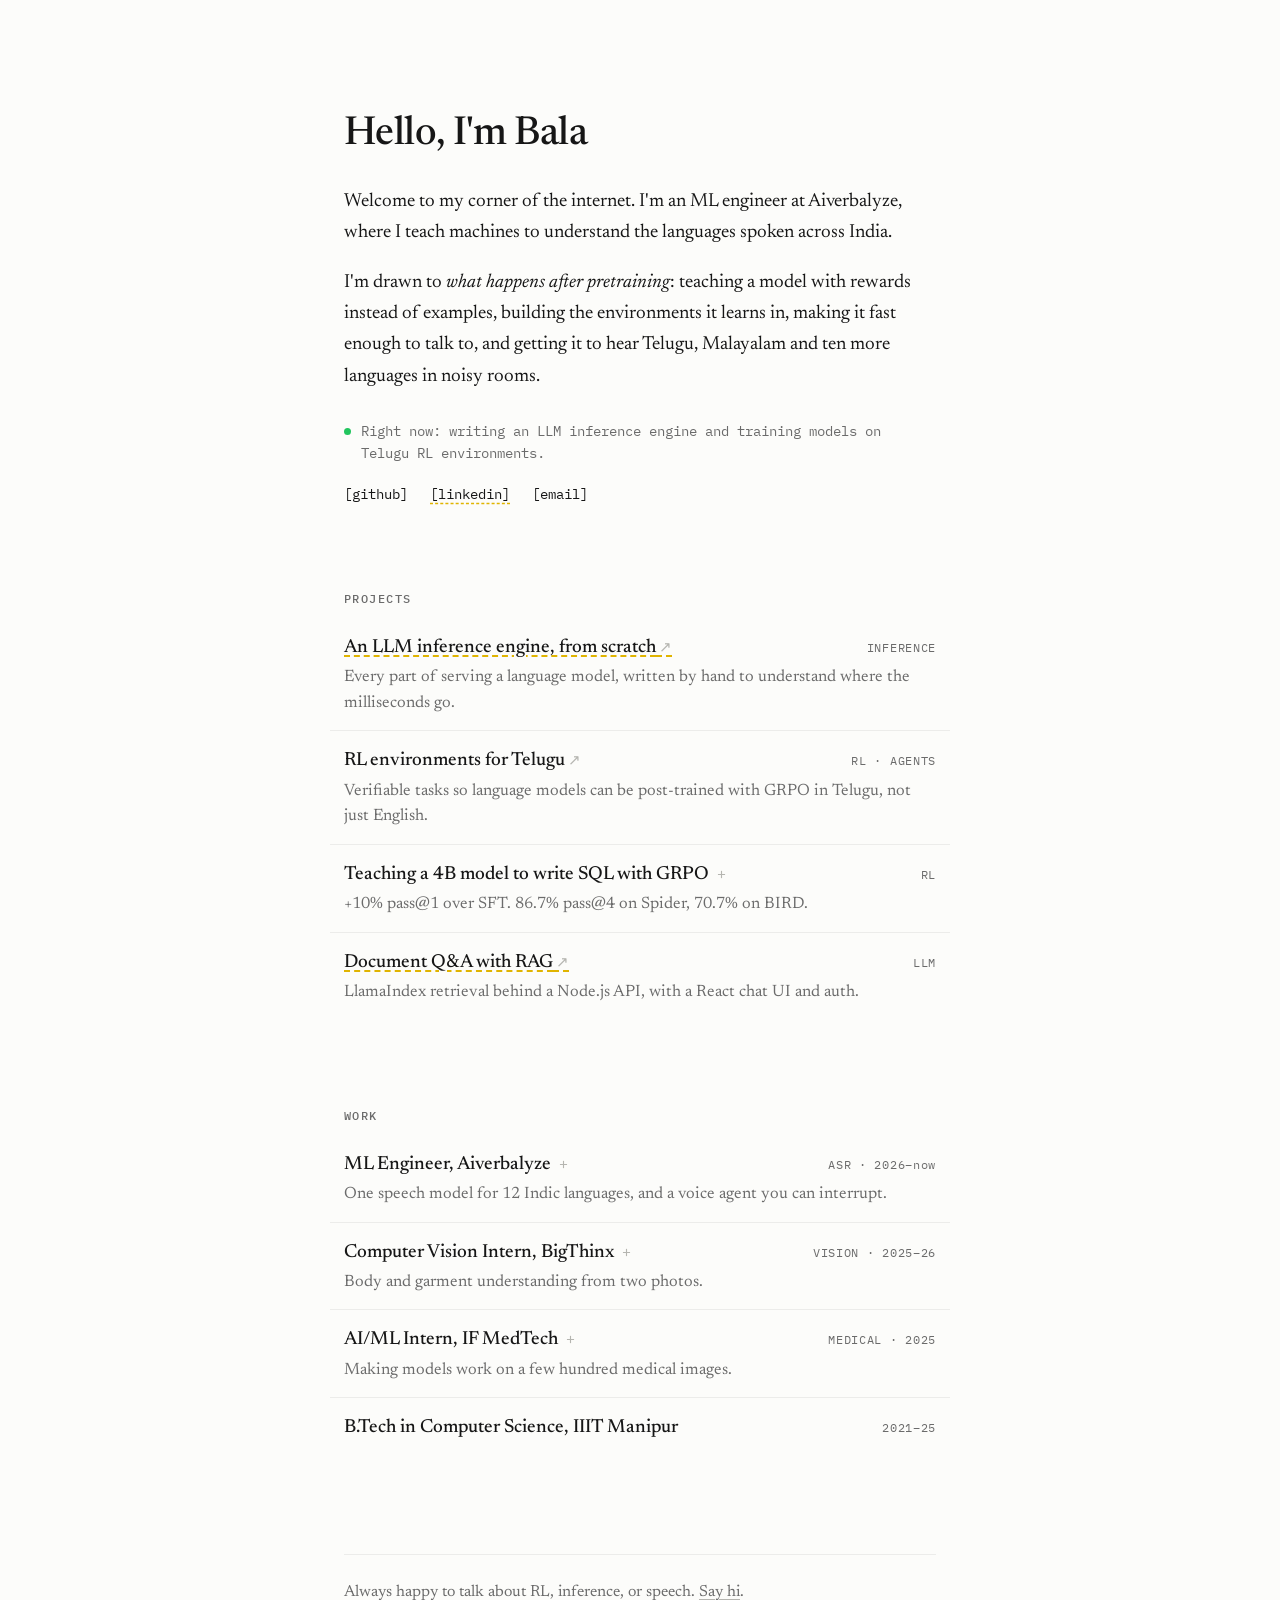
==== index.html @ ca895bd2 "Remove Telugu greeting Co-Authored-By: Claude Opus 5.5 (1M context) <noreply@anthropic.com> Claude-S" ====
<!doctype html>
<html lang="en">
<head>
  <meta charset="utf-8">
  <meta name="viewport" content="width=device-width, initial-scale=1">
  <title>Bala Vighnesh Reddy</title>
  <meta name="description" content="Hi, I'm Bala, an ML engineer into LLMs, RL post-training, agents, LLM inference and speech recognition.">
  <meta name="theme-color" content="#fcfcfa" media="(prefers-color-scheme: light)">
  <meta name="theme-color" content="#121212" media="(prefers-color-scheme: dark)">
  <link rel="icon" href="data:image/svg+xml,<svg xmlns='http://www.w3.org/2000/svg' viewBox='0 0 100 100'><text y='.9em' font-size='90'>🌱</text></svg>">
  <link rel="preconnect" href="https://fonts.googleapis.com">
  <link rel="preconnect" href="https://fonts.gstatic.com" crossorigin>
  <link href="https://fonts.googleapis.com/css2?family=IBM+Plex+Mono:wght@400;500&family=Newsreader:ital,opsz,wght@0,6..72,400;0,6..72,500;1,6..72,400&display=swap" rel="stylesheet">
  <link rel="stylesheet" href="style.css">
</head>
<body>
  <main>
    <header>
      <h1>Hello, I'm Bala</h1>

      <p>Welcome to my corner of the internet. I'm an ML engineer at Aiverbalyze, where I teach machines to understand the languages spoken across India.</p>

      <p>I'm drawn to <em>what happens after pretraining</em>: teaching a model with rewards instead of examples, building the environments it learns in, making it fast enough to talk to, and getting it to hear Telugu, Malayalam and ten more languages in noisy rooms.</p>

      <p class="now"><span class="dot" aria-hidden="true"></span>Right now: writing an LLM inference engine and training models on Telugu RL environments.</p>

      <p class="social">
        <a href="https://github.com/Makireddyvighnesh">[github]</a>
        <a href="#" class="todo">[linkedin]</a>
        <a href="mailto:makireddyvighnesh@gmail.com">[email]</a>
      </p>
    </header>

    <section>
      <h2>Projects</h2>

      <a class="row" href="#" data-todo>
        <span class="title">An LLM inference engine, from scratch</span>
        <span class="meta">INFERENCE</span>
        <span class="desc">Every part of serving a language model, written by hand to understand where the milliseconds go.</span>
      </a>

      <a class="row" href="https://github.com/Makireddyvighnesh/telugu-rl-envs">
        <span class="title">RL environments for Telugu</span>
        <span class="meta">RL · AGENTS</span>
        <span class="desc">Verifiable tasks so language models can be post-trained with GRPO in Telugu, not just English.</span>
      </a>

      <details class="row">
        <summary>
          <span class="title">Teaching a 4B model to write SQL with GRPO</span>
          <span class="meta">RL</span>
          <span class="desc">+10% pass@1 over SFT. 86.7% pass@4 on Spider, 70.7% on BIRD.</span>
        </summary>
        <div class="story">
          <p><b>Problem.</b> Fine-tuning on examples teaches a model to write SQL that <em>looks</em> right. But a query is only right if it runs and returns the right rows.</p>
          <p><b>Approach.</b> I generated reasoning traces with DeepSeek and kept the 9,000+ that checked out on Spider and BIRD. I fine-tuned Qwen3-4B on them with 4-bit QLoRA, then switched to GRPO with a reward that executes every candidate query against the database.</p>
          <p><b>Result.</b> RL on top of SFT improved pass@1 by 10%. The 4B model reaches 86.7% pass@4 on Spider dev and 70.7% on BIRD dev.</p>
          <p class="stack">Qwen3-4B · DeepSeek · QLoRA · GRPO · Tinker</p>
        </div>
      </details>

      <a class="row" href="#" data-todo>
        <span class="title">Document Q&amp;A with RAG</span>
        <span class="meta">LLM</span>
        <span class="desc">LlamaIndex retrieval behind a Node.js API, with a React chat UI and auth.</span>
      </a>
    </section>

    <section>
      <h2>Work</h2>

      <details class="row">
        <summary>
          <span class="title">ML Engineer, Aiverbalyze</span>
          <span class="meta">ASR · 2026–now</span>
          <span class="desc">One speech model for 12 Indic languages, and a voice agent you can interrupt.</span>
        </summary>
        <div class="story">
          <p><b>12 languages, one model.</b> I fine-tuned a FastConformer RNN-T model (Nemotron ASR 3.5) across 12 Indic languages, reaching 19.2% average OIWER, using synthetic domain data I generated and curated.</p>
          <p><b>The Malayalam bug.</b> Malayalam transcripts kept drifting into other languages mid-sentence. Error analysis traced it to cross-language confusion, and masked language-token conditioning kept the decoder in the right language. Malayalam improved by about 40%.</p>
          <p><b>Barge-in.</b> In our speech → LLM → speech pipeline, the agent now stops the moment you start talking, cancelling generation and playback. DeepFilterNet, Silero VAD and utterance segmentation let an offline ASR model keep up with live, noisy audio.</p>
        </div>
      </details>

      <details class="row">
        <summary>
          <span class="title">Computer Vision Intern, BigThinx</span>
          <span class="meta">VISION · 2025–26</span>
          <span class="desc">Body and garment understanding from two photos.</span>
        </summary>
        <div class="story">
          <p>A segmentation and pose pipeline (U²-Net, P3M-Net, DWPose, MediaPipe) for fashion. I tested SMPL for 3D body meshes from sparse views, which reshaped the approach for loose clothing. Low-light enhancement with LLFormer improved the pipeline by 30%, served live through Gradio.</p>
        </div>
      </details>

      <details class="row">
        <summary>
          <span class="title">AI/ML Intern, IF MedTech</span>
          <span class="meta">MEDICAL · 2025</span>
          <span class="desc">Making models work on a few hundred medical images.</span>
        </summary>
        <div class="story">
          <p>A ViT fine-tuned on a small imaging dataset and quantized to INT8 at 89% accuracy. Faster R-CNN and DeepLabV3 for anatomy detection and segmentation (0.64 IoU). A RAG assistant over a medical reference book with Llama 3 8B.</p>
        </div>
      </details>

      <div class="row static">
        <span class="title">B.Tech in Computer Science, IIIT Manipur</span>
        <span class="meta">2021–25</span>
      </div>
    </section>

    <footer>
      <p>Always happy to talk about RL, inference, or speech. <a href="mailto:makireddyvighnesh@gmail.com">Say hi</a>.</p>
    </footer>
  </main>
</body>
</html>
---- style.css ----
:root {
  --bg: #fcfcfa;
  --text: #161616;
  --muted: #6b6b6b;
  --faint: #b5b5b0;
  --line: #ececea;
  --hover: #f4f3ef;
  --accent: #c2410c;
  --serif: "Newsreader", Georgia, serif;
  --mono: "IBM Plex Mono", ui-monospace, monospace;
}

@media (prefers-color-scheme: dark) {
  :root {
    --bg: #121212;
    --text: #ebebe8;
    --muted: #9b9b97;
    --faint: #555552;
    --line: #232322;
    --hover: #1b1b1a;
    --accent: #fb923c;
  }
}

* { box-sizing: border-box; }

html { -webkit-text-size-adjust: 100%; }

body {
  margin: 0;
  background: var(--bg);
  color: var(--text);
  font: 19px/1.65 var(--serif);
  font-feature-settings: "kern", "liga", "onum";
  -webkit-font-smoothing: antialiased;
  text-rendering: optimizeLegibility;
}

::selection { background: var(--accent); color: var(--bg); }

main {
  max-width: 640px;
  margin: 0 auto;
  padding: 112px 24px 80px;
}

p { margin: 0 0 18px; }

a {
  color: inherit;
  text-decoration: underline;
  text-decoration-color: var(--faint);
  text-decoration-thickness: 1px;
  text-underline-offset: 3px;
  transition: color .15s, text-decoration-color .15s;
}
a:hover { color: var(--accent); text-decoration-color: currentColor; }

/* Intro */

h1 {
  font-weight: 500;
  font-size: 40px;
  line-height: 1.15;
  letter-spacing: -0.015em;
  margin: 0 0 28px;
}

header em { font-style: italic; }

.now {
  font: 14px/1.6 var(--mono);
  color: var(--muted);
  margin-top: 28px;
  display: flex;
  gap: 10px;
  align-items: baseline;
}
.dot {
  flex: none;
  width: 7px;
  height: 7px;
  border-radius: 50%;
  background: #22c55e;
  transform: translateY(-1px);
  box-shadow: 0 0 0 0 rgba(34, 197, 94, .5);
  animation: pulse 2.4s infinite;
}
@keyframes pulse {
  70% { box-shadow: 0 0 0 7px rgba(34, 197, 94, 0); }
  100% { box-shadow: 0 0 0 0 rgba(34, 197, 94, 0); }
}

.social { font: 14px var(--mono); margin: 20px 0 0; }
.social a { text-decoration: none; margin-right: 14px; }

/* Sections and rows */

section { margin-top: 88px; }

h2 {
  font: 500 12px var(--mono);
  text-transform: uppercase;
  letter-spacing: .12em;
  color: var(--muted);
  margin: 0 0 12px;
}

.row {
  display: block;
  margin: 0 -14px;
  padding: 14px;
  border-radius: 8px;
  text-decoration: none;
  transition: background .15s;
}
.row + .row { border-top: 1px solid var(--line); border-radius: 0 0 8px 8px; }
a.row:hover, details.row:not([open]):hover, details.row > summary:hover { background: var(--hover); color: inherit; }
details.row[open] { background: var(--hover); }

.row summary, a.row, .row.static {
  display: grid;
  grid-template-columns: 1fr auto;
  column-gap: 20px;
  align-items: baseline;
}
.row summary { cursor: pointer; list-style: none; }
.row summary::-webkit-details-marker { display: none; }

.title { font-weight: 500; font-size: 19px; }

a.row .title::after { content: " ↗"; color: var(--faint); font-size: 15px; transition: color .15s; }
a.row:hover .title::after { color: var(--accent); }

details.row .title::after {
  content: "+";
  display: inline-block;
  margin-left: 8px;
  font: 15px var(--mono);
  color: var(--faint);
  transition: transform .2s, color .15s;
}
details.row:hover .title::after { color: var(--accent); }
details.row[open] .title::after { transform: rotate(45deg); color: var(--accent); }

.meta {
  font: 11.5px var(--mono);
  letter-spacing: .06em;
  color: var(--muted);
  white-space: nowrap;
}

.desc {
  grid-column: 1 / -1;
  margin-top: 2px;
  font-size: 16.5px;
  line-height: 1.55;
  color: var(--muted);
}

.story {
  margin-top: 14px;
  padding-top: 14px;
  border-top: 1px dashed var(--faint);
  font-size: 17px;
  line-height: 1.65;
  animation: open .25s ease-out;
}
.story p { margin: 0 0 12px; }
.story p:last-child { margin: 0; }
.story b { font-weight: 500; }
.story .stack { font: 12.5px var(--mono); color: var(--muted); }
@keyframes open { from { opacity: 0; transform: translateY(-4px); } }

footer {
  margin-top: 96px;
  padding-top: 24px;
  border-top: 1px solid var(--line);
  font-size: 16px;
  color: var(--muted);
}

/* Draft marker: link still needed. Remove before going live. */
.todo, [data-todo] .title { text-decoration: underline dashed #e0b400 !important; text-underline-offset: 4px; }

@media (max-width: 560px) {
  body { font-size: 18px; }
  main { padding: 64px 20px 56px; }
  h1 { font-size: 34px; }
  section { margin-top: 64px; }
  .row { margin: 0 -10px; padding: 14px 10px; }
  .row summary, a.row, .row.static { grid-template-columns: 1fr; }
  .meta { order: -1; margin-bottom: 2px; }
}

@media (prefers-reduced-motion: reduce) {
  * { animation: none !important; transition: none !important; }
}
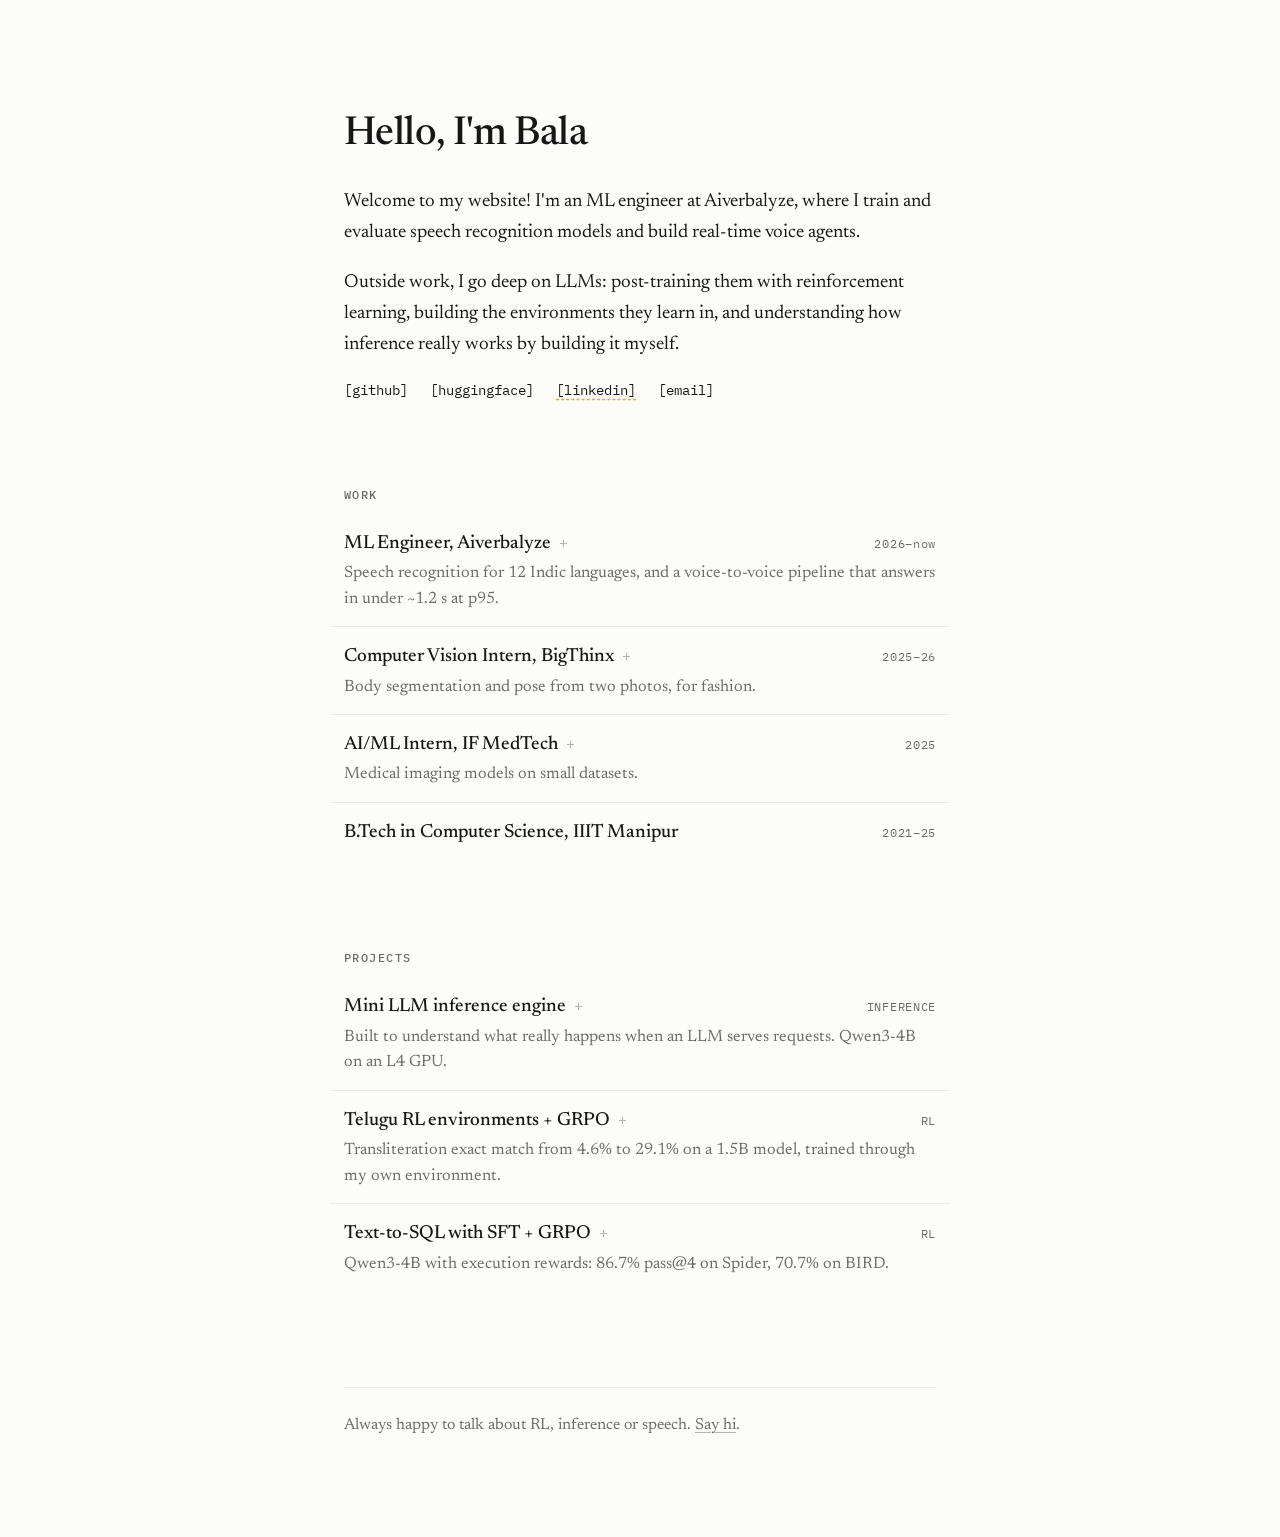
==== commit e0702c24: "Rewrite content: separate work from projects, add real project details Co-Authored-By: Claude Opus 5" ====
--- a/index.html
+++ b/index.html
@@ -18,54 +18,17 @@
     <header>
       <h1>Hello, I'm Bala</h1>
 
-      <p>Welcome to my corner of the internet. I'm an ML engineer at Aiverbalyze, where I teach machines to understand the languages spoken across India.</p>
+      <p>Welcome to my website! I'm an ML engineer at Aiverbalyze, where I train and evaluate speech recognition models and build real-time voice agents.</p>
 
-      <p>I'm drawn to <em>what happens after pretraining</em>: teaching a model with rewards instead of examples, building the environments it learns in, making it fast enough to talk to, and getting it to hear Telugu, Malayalam and ten more languages in noisy rooms.</p>
-
-      <p class="now"><span class="dot" aria-hidden="true"></span>Right now: writing an LLM inference engine and training models on Telugu RL environments.</p>
+      <p>Outside work, I go deep on LLMs: post-training them with reinforcement learning, building the environments they learn in, and understanding how inference really works by building it myself.</p>
 
       <p class="social">
         <a href="https://github.com/Makireddyvighnesh">[github]</a>
+        <a href="https://huggingface.co/makireddyvighnesh">[huggingface]</a>
         <a href="#" class="todo">[linkedin]</a>
         <a href="mailto:makireddyvighnesh@gmail.com">[email]</a>
       </p>
     </header>
-
-    <section>
-      <h2>Projects</h2>
-
-      <a class="row" href="#" data-todo>
-        <span class="title">An LLM inference engine, from scratch</span>
-        <span class="meta">INFERENCE</span>
-        <span class="desc">Every part of serving a language model, written by hand to understand where the milliseconds go.</span>
-      </a>
-
-      <a class="row" href="https://github.com/Makireddyvighnesh/telugu-rl-envs">
-        <span class="title">RL environments for Telugu</span>
-        <span class="meta">RL · AGENTS</span>
-        <span class="desc">Verifiable tasks so language models can be post-trained with GRPO in Telugu, not just English.</span>
-      </a>
-
-      <details class="row">
-        <summary>
-          <span class="title">Teaching a 4B model to write SQL with GRPO</span>
-          <span class="meta">RL</span>
-          <span class="desc">+10% pass@1 over SFT. 86.7% pass@4 on Spider, 70.7% on BIRD.</span>
-        </summary>
-        <div class="story">
-          <p><b>Problem.</b> Fine-tuning on examples teaches a model to write SQL that <em>looks</em> right. But a query is only right if it runs and returns the right rows.</p>
-          <p><b>Approach.</b> I generated reasoning traces with DeepSeek and kept the 9,000+ that checked out on Spider and BIRD. I fine-tuned Qwen3-4B on them with 4-bit QLoRA, then switched to GRPO with a reward that executes every candidate query against the database.</p>
-          <p><b>Result.</b> RL on top of SFT improved pass@1 by 10%. The 4B model reaches 86.7% pass@4 on Spider dev and 70.7% on BIRD dev.</p>
-          <p class="stack">Qwen3-4B · DeepSeek · QLoRA · GRPO · Tinker</p>
-        </div>
-      </details>
-
-      <a class="row" href="#" data-todo>
-        <span class="title">Document Q&amp;A with RAG</span>
-        <span class="meta">LLM</span>
-        <span class="desc">LlamaIndex retrieval behind a Node.js API, with a React chat UI and auth.</span>
-      </a>
-    </section>
 
     <section>
       <h2>Work</h2>
@@ -73,35 +36,36 @@
       <details class="row">
         <summary>
           <span class="title">ML Engineer, Aiverbalyze</span>
-          <span class="meta">ASR · 2026–now</span>
-          <span class="desc">One speech model for 12 Indic languages, and a voice agent you can interrupt.</span>
+          <span class="meta">2026–now</span>
+          <span class="desc">Speech recognition for 12 Indic languages, and a voice-to-voice pipeline that answers in under ~1.2 s at p95.</span>
         </summary>
         <div class="story">
-          <p><b>12 languages, one model.</b> I fine-tuned a FastConformer RNN-T model (Nemotron ASR 3.5) across 12 Indic languages, reaching 19.2% average OIWER, using synthetic domain data I generated and curated.</p>
-          <p><b>The Malayalam bug.</b> Malayalam transcripts kept drifting into other languages mid-sentence. Error analysis traced it to cross-language confusion, and masked language-token conditioning kept the decoder in the right language. Malayalam improved by about 40%.</p>
-          <p><b>Barge-in.</b> In our speech → LLM → speech pipeline, the agent now stops the moment you start talking, cancelling generation and playback. DeepFilterNet, Silero VAD and utterance segmentation let an offline ASR model keep up with live, noisy audio.</p>
+          <h3>Speech recognition</h3>
+          <p>I train, evaluate and analyze ASR models. I fine-tuned a FastConformer RNN-T model (Nemotron ASR 3.5) across 12 Indic languages to 19.2% average OIWER, on synthetic domain data I generated and curated. Error analysis showed Malayalam drifting into other languages mid-sentence, and masked language-token conditioning fixed it, improving Malayalam by about 40%.</p>
+          <h3>Voice-to-voice pipeline</h3>
+          <p>Speech in, LLM, speech out, in real time. I added barge-in, so the agent stops generating and speaking the moment the user talks, plus turn triggering and streaming preprocessing (DeepFilterNet, Silero VAD, utterance segmentation). End-to-end response latency is under ~1.2 s at p95.</p>
         </div>
       </details>
 
       <details class="row">
         <summary>
           <span class="title">Computer Vision Intern, BigThinx</span>
-          <span class="meta">VISION · 2025–26</span>
-          <span class="desc">Body and garment understanding from two photos.</span>
+          <span class="meta">2025–26</span>
+          <span class="desc">Body segmentation and pose from two photos, for fashion.</span>
         </summary>
         <div class="story">
-          <p>A segmentation and pose pipeline (U²-Net, P3M-Net, DWPose, MediaPipe) for fashion. I tested SMPL for 3D body meshes from sparse views, which reshaped the approach for loose clothing. Low-light enhancement with LLFormer improved the pipeline by 30%, served live through Gradio.</p>
+          <p>A segmentation and pose pipeline (U²-Net, P3M-Net, DWPose, MediaPipe). I tested SMPL for 3D body meshes from sparse views, which changed the approach for loose clothing. Low-light enhancement with LLFormer improved the pipeline by 30%, served live through Gradio.</p>
         </div>
       </details>
 
       <details class="row">
         <summary>
           <span class="title">AI/ML Intern, IF MedTech</span>
-          <span class="meta">MEDICAL · 2025</span>
-          <span class="desc">Making models work on a few hundred medical images.</span>
+          <span class="meta">2025</span>
+          <span class="desc">Medical imaging models on small datasets.</span>
         </summary>
         <div class="story">
-          <p>A ViT fine-tuned on a small imaging dataset and quantized to INT8 at 89% accuracy. Faster R-CNN and DeepLabV3 for anatomy detection and segmentation (0.64 IoU). A RAG assistant over a medical reference book with Llama 3 8B.</p>
+          <p>A ViT fine-tuned on limited data and quantized to INT8 at 89% accuracy. Faster R-CNN and DeepLabV3 for anatomy detection and segmentation (0.64 IoU). A RAG assistant over a medical reference book with Llama 3 8B.</p>
         </div>
       </details>
 
@@ -111,8 +75,61 @@
       </div>
     </section>
 
+    <section>
+      <h2>Projects</h2>
+
+      <details class="row">
+        <summary>
+          <span class="title">Mini LLM inference engine</span>
+          <span class="meta">INFERENCE</span>
+          <span class="desc">Built to understand what really happens when an LLM serves requests. Qwen3-4B on an L4 GPU.</span>
+        </summary>
+        <div class="story">
+          <p>I wanted to understand inference, not just call it: what the metrics mean, what breaks under load, and why. So I built a small engine and implemented the core ideas myself.</p>
+          <ul>
+            <li>Continuous batching and a request scheduler</li>
+            <li>Prefix caching to reuse shared prompt prefixes</li>
+            <li>Split-KV attention</li>
+            <li>CUDA graphs to cut launch overhead</li>
+          </ul>
+          <p class="stack">Qwen3-4B · NVIDIA L4</p>
+        </div>
+      </details>
+
+      <details class="row">
+        <summary>
+          <span class="title">Telugu RL environments + GRPO</span>
+          <span class="meta">RL</span>
+          <span class="desc">Transliteration exact match from 4.6% to 29.1% on a 1.5B model, trained through my own environment.</span>
+        </summary>
+        <div class="story">
+          <p>Reinforcement learning environments for Telugu built on OpenEnv, covering transliteration, OCR, ASR and translation, from open datasets (Aksharantar, FLEURS, Samanantar and others). Each one serves a task, grades the answer against a hidden reference, and blocks reward hacking: empty, looping or ballooning answers score zero.</p>
+          <p>I trained Qwen2.5-1.5B-Instruct with LoRA for 1,000 GRPO steps through the transliteration environment on 2×T4. On all 10,260 Aksharantar test words:</p>
+          <table>
+            <tr><th></th><th>base</th><th>GRPO</th></tr>
+            <tr><td>character error rate</td><td>0.547</td><td><b>0.204</b></td></tr>
+            <tr><td>exact match</td><td>4.6%</td><td><b>29.1%</b></td></tr>
+          </table>
+          <p class="links"><a href="https://github.com/Makireddyvighnesh/telugu-rl-envs">code ↗</a> <a href="https://huggingface.co/makireddyvighnesh/Qwen2.5-1.5B-Instruct-telugu-translit-grpo">model ↗</a></p>
+        </div>
+      </details>
+
+      <details class="row">
+        <summary>
+          <span class="title">Text-to-SQL with SFT + GRPO</span>
+          <span class="meta">RL</span>
+          <span class="desc">Qwen3-4B with execution rewards: 86.7% pass@4 on Spider, 70.7% on BIRD.</span>
+        </summary>
+        <div class="story">
+          <p>Fine-tuning on examples teaches a model to write SQL that <em>looks</em> right. But a query is only right if it runs and returns the right rows.</p>
+          <p>I generated and validated 9,000+ chain-of-thought SQL examples with DeepSeek, fine-tuned Qwen3-4B with 4-bit QLoRA, then trained with GRPO using a reward that executes each query. That improved pass@1 by 10% over the SFT model.</p>
+          <p class="stack">Qwen3-4B · DeepSeek · QLoRA · GRPO · Tinker</p>
+        </div>
+      </details>
+    </section>
+
     <footer>
-      <p>Always happy to talk about RL, inference, or speech. <a href="mailto:makireddyvighnesh@gmail.com">Say hi</a>.</p>
+      <p>Always happy to talk about RL, inference or speech. <a href="mailto:makireddyvighnesh@gmail.com">Say hi</a>.</p>
     </footer>
   </main>
 </body>
--- a/style.css
+++ b/style.css
@@ -196,3 +196,14 @@
 @media (prefers-reduced-motion: reduce) {
   * { animation: none !important; transition: none !important; }
 }
+
+.story h3 { font: 500 12px var(--mono); text-transform: uppercase; letter-spacing: .08em; color: var(--muted); margin: 18px 0 6px; }
+.story h3:first-child { margin-top: 0; }
+.story ul { margin: 0 0 12px; padding-left: 20px; }
+.story li { margin-bottom: 4px; }
+.story table { border-collapse: collapse; font: 13px var(--mono); margin: 4px 0 14px; font-variant-numeric: tabular-nums; }
+.story th, .story td { text-align: right; padding: 6px 0 6px 28px; border-bottom: 1px solid var(--line); }
+.story th { font-weight: 500; color: var(--muted); }
+.story td:first-child, .story th:first-child { text-align: left; padding-left: 0; }
+.story td b { color: var(--accent); font-weight: 500; }
+.story .links a { font: 13px var(--mono); margin-right: 16px; }
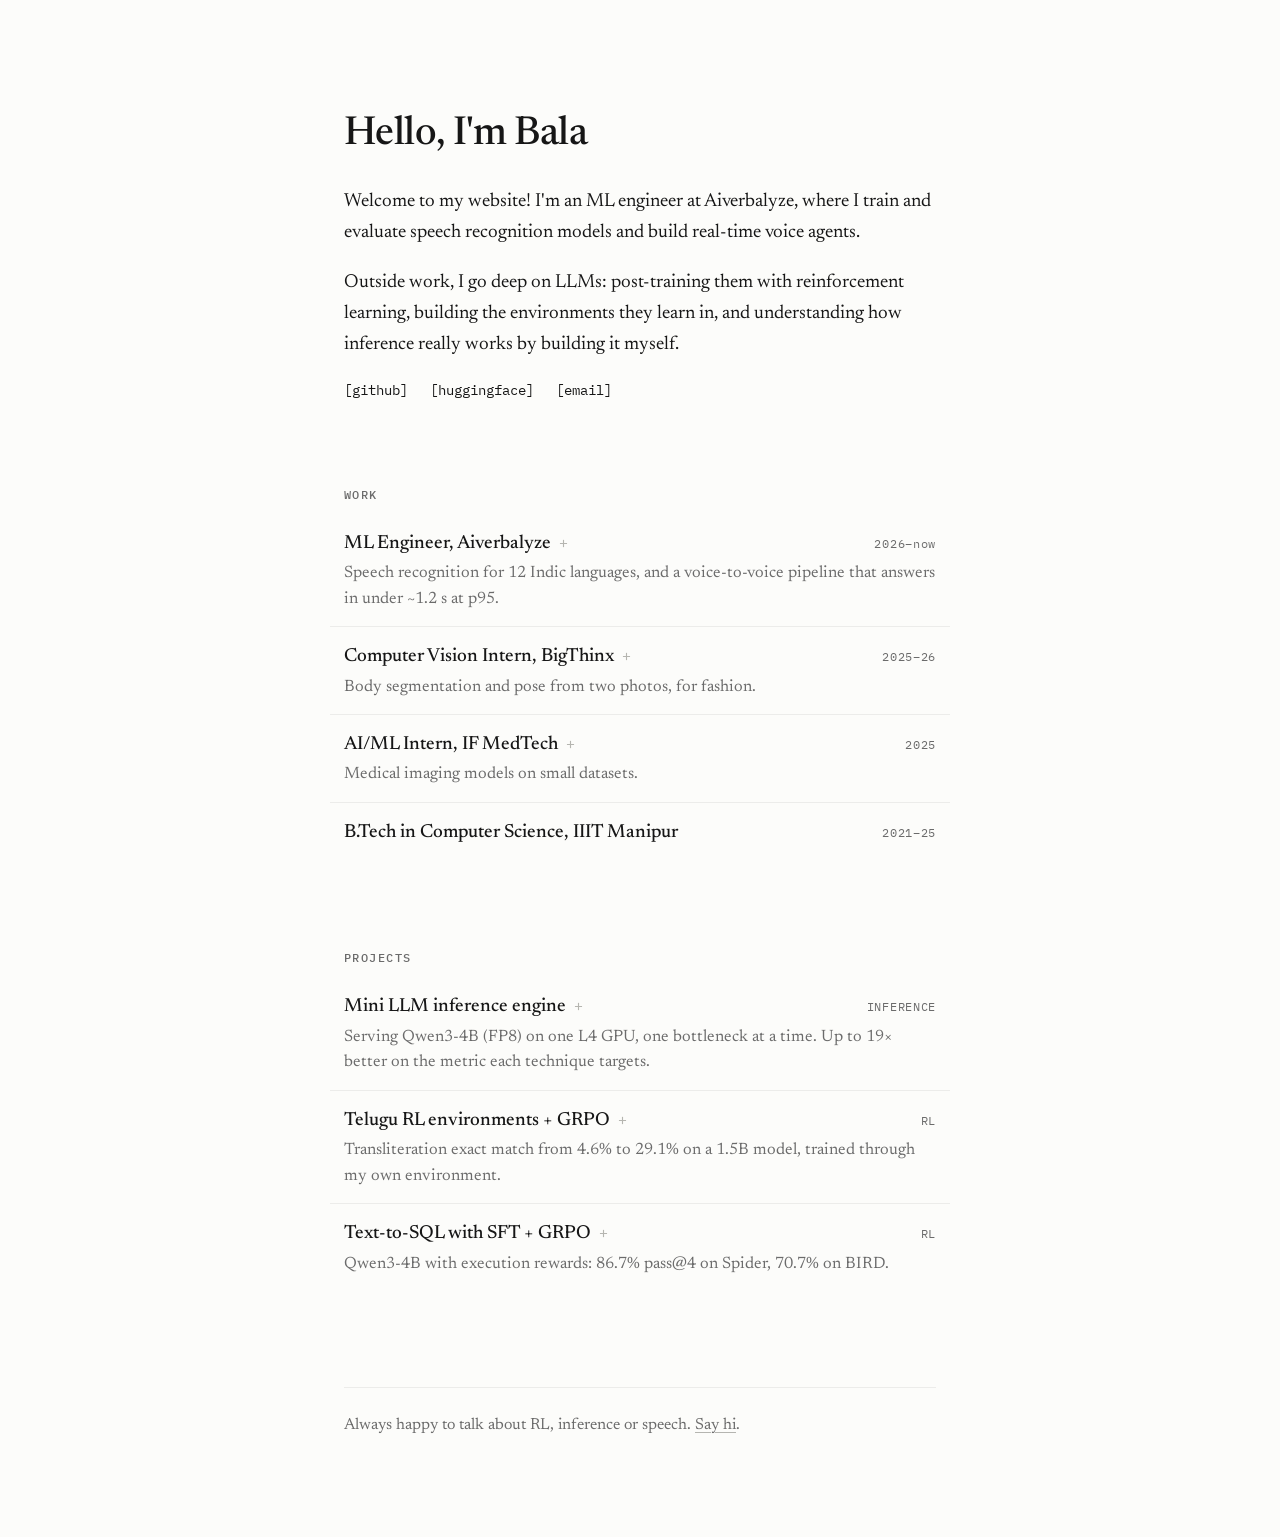
==== commit 41b47420: "Add inference engine results and link, drop placeholders Co-Authored-By: Claude Opus 5.5 (1M context" ====
--- a/index.html
+++ b/index.html
@@ -25,7 +25,6 @@
       <p class="social">
         <a href="https://github.com/Makireddyvighnesh">[github]</a>
         <a href="https://huggingface.co/makireddyvighnesh">[huggingface]</a>
-        <a href="#" class="todo">[linkedin]</a>
         <a href="mailto:makireddyvighnesh@gmail.com">[email]</a>
       </p>
     </header>
@@ -82,17 +81,21 @@
         <summary>
           <span class="title">Mini LLM inference engine</span>
           <span class="meta">INFERENCE</span>
-          <span class="desc">Built to understand what really happens when an LLM serves requests. Qwen3-4B on an L4 GPU.</span>
+          <span class="desc">Serving Qwen3-4B (FP8) on one L4 GPU, one bottleneck at a time. Up to 19× better on the metric each technique targets.</span>
         </summary>
         <div class="story">
-          <p>I wanted to understand inference, not just call it: what the metrics mean, what breaks under load, and why. So I built a small engine and implemented the core ideas myself.</p>
-          <ul>
-            <li>Continuous batching and a request scheduler</li>
-            <li>Prefix caching to reuse shared prompt prefixes</li>
-            <li>Split-KV attention</li>
-            <li>CUDA graphs to cut launch overhead</li>
-          </ul>
-          <p class="stack">Qwen3-4B · NVIDIA L4</p>
+          <p>I wanted to understand inference, not just call it: what the metrics mean, what breaks under load, and why. So I built an engine from a plain decode loop upward, adding one technique at a time and measuring the exact metric it should fix.</p>
+          <table>
+            <tr><th>technique</th><th>without</th><th>with</th><th>gain</th></tr>
+            <tr><td>KV cache</td><td>113 ms/tok</td><td>55.9 ms/tok</td><td><b>2.0×</b></td></tr>
+            <tr><td>Continuous batching</td><td>9.65 s TTFT</td><td>0.57 s</td><td><b>17×</b></td></tr>
+            <tr><td>Paged KV + Triton</td><td>83.9 tok/s</td><td>195 tok/s</td><td><b>2.3×</b></td></tr>
+            <tr><td>CUDA Graphs</td><td>56.1 ms/tok</td><td>22.6 ms/tok</td><td><b>2.5×</b></td></tr>
+            <tr><td>Prefix cache</td><td>1,481 ms TTFT</td><td>114 ms</td><td><b>13×</b></td></tr>
+            <tr><td>Mixed batching</td><td>3.26 s stall</td><td>0.17 s</td><td><b>19×</b></td></tr>
+          </table>
+          <p>With CUDA Graph decode it serves 370 tok/s at batch 16, against 229 for Hugging Face <code>generate()</code>. Four fused Triton kernels cut 8K-token prefill by 23%. Every engine was checked token for token against Hugging Face, and all scheduling policies produce identical outputs.</p>
+          <p class="links"><a href="https://github.com/Makireddyvighnesh/mini-inference-engine">code and benchmarks ↗</a></p>
         </div>
       </details>
 
--- a/style.css
+++ b/style.css
@@ -180,9 +180,6 @@
   color: var(--muted);
 }
 
-/* Draft marker: link still needed. Remove before going live. */
-.todo, [data-todo] .title { text-decoration: underline dashed #e0b400 !important; text-underline-offset: 4px; }
-
 @media (max-width: 560px) {
   body { font-size: 18px; }
   main { padding: 64px 20px 56px; }
@@ -207,3 +204,9 @@
 .story td:first-child, .story th:first-child { text-align: left; padding-left: 0; }
 .story td b { color: var(--accent); font-weight: 500; }
 .story .links a { font: 13px var(--mono); margin-right: 16px; }
+.story code { font: 0.85em var(--mono); }
+
+@media (max-width: 560px) {
+  .story table { font-size: 11.5px; }
+  .story th, .story td { padding-left: 12px; }
+}
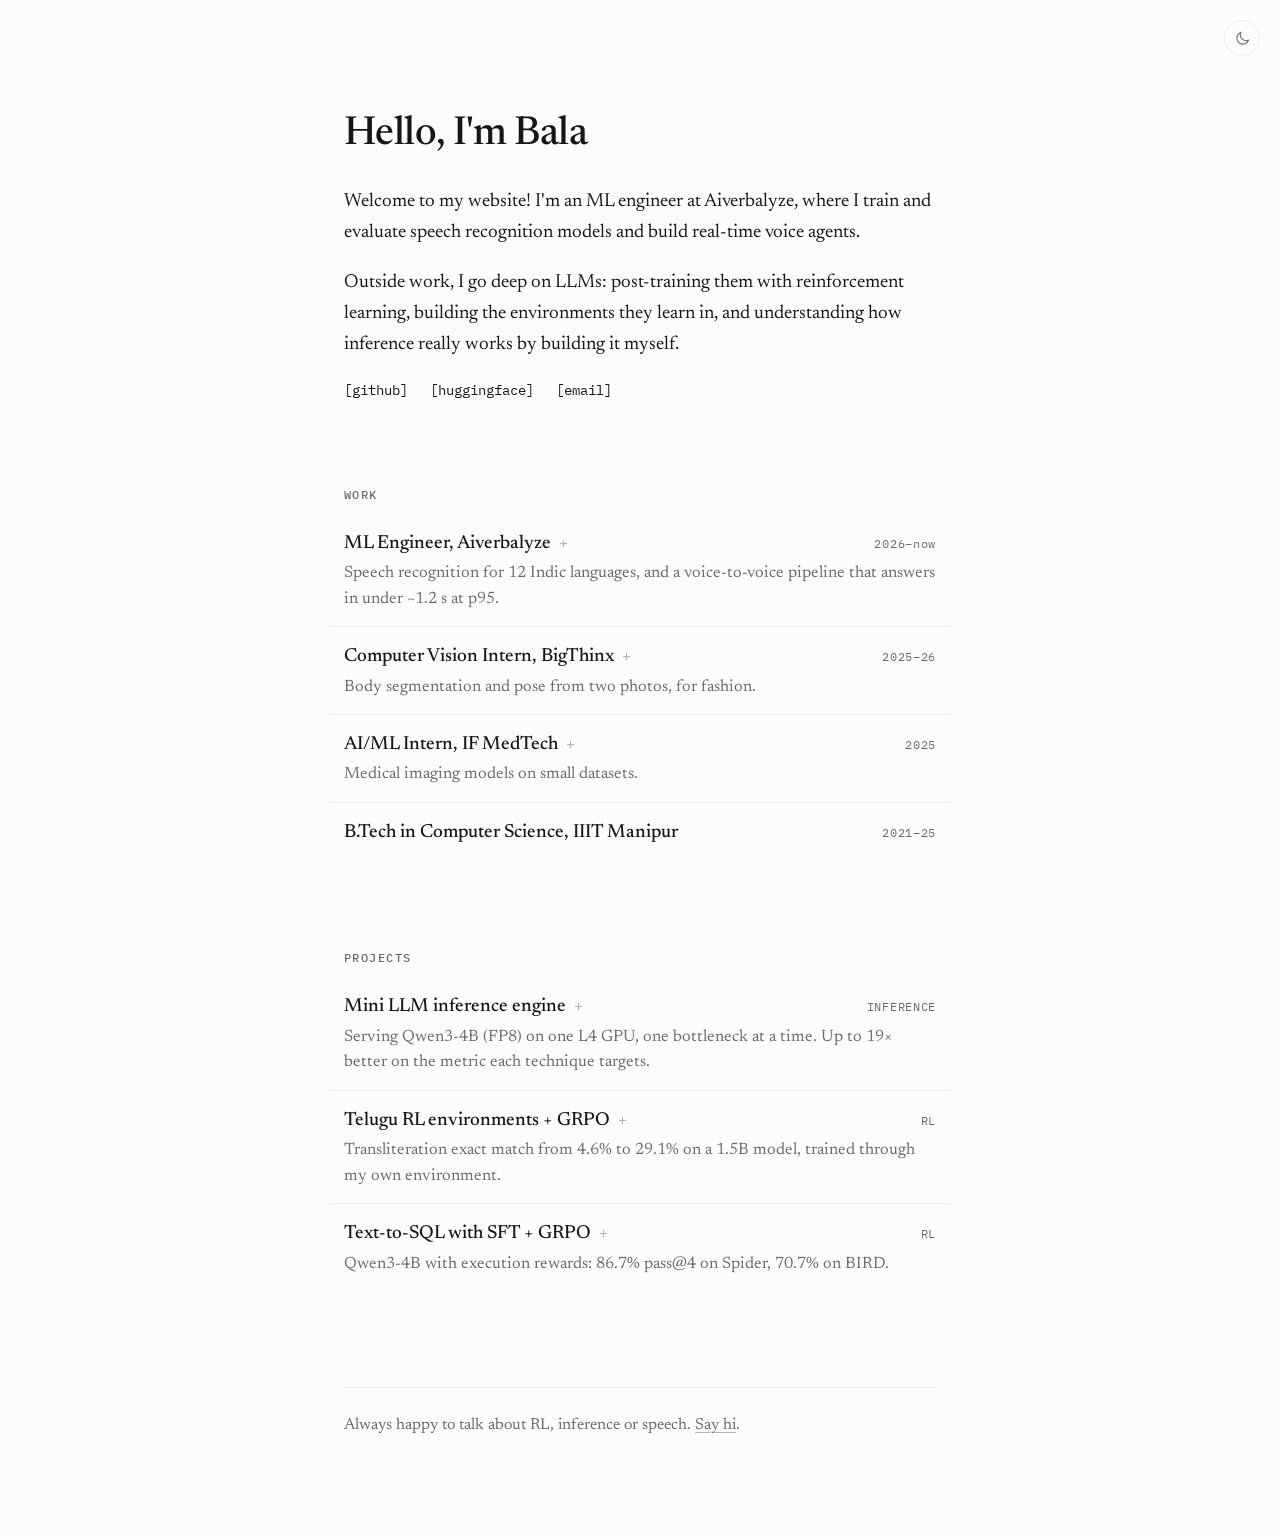
==== commit d5f4ecf0: "Add dark/light theme toggle Remembers the visitor's choice and falls back to the system setting.  Co" ====
--- a/index.html
+++ b/index.html
@@ -12,8 +12,17 @@
   <link rel="preconnect" href="https://fonts.gstatic.com" crossorigin>
   <link href="https://fonts.googleapis.com/css2?family=IBM+Plex+Mono:wght@400;500&family=Newsreader:ital,opsz,wght@0,6..72,400;0,6..72,500;1,6..72,400&display=swap" rel="stylesheet">
   <link rel="stylesheet" href="style.css">
+  <script>
+    // Apply the saved theme before first paint; with no saved choice the system setting wins.
+    try { var t = localStorage.getItem("theme"); if (t) document.documentElement.dataset.theme = t; } catch (e) {}
+  </script>
 </head>
 <body>
+  <button class="theme" type="button" aria-label="Toggle dark mode">
+    <svg class="sun" viewBox="0 0 24 24" aria-hidden="true"><circle cx="12" cy="12" r="4.5"/><path d="M12 1.5v3M12 19.5v3M1.5 12h3M19.5 12h3M4.6 4.6l2.1 2.1M17.3 17.3l2.1 2.1M4.6 19.4l2.1-2.1M17.3 6.7l2.1-2.1"/></svg>
+    <svg class="moon" viewBox="0 0 24 24" aria-hidden="true"><path d="M20.5 14.5A8.5 8.5 0 0 1 9.5 3.5a8.5 8.5 0 1 0 11 11z"/></svg>
+  </button>
+
   <main>
     <header>
       <h1>Hello, I'm Bala</h1>
@@ -135,5 +144,15 @@
       <p>Always happy to talk about RL, inference or speech. <a href="mailto:makireddyvighnesh@gmail.com">Say hi</a>.</p>
     </footer>
   </main>
+  <script>
+    document.querySelector(".theme").addEventListener("click", function () {
+      var root = document.documentElement;
+      var dark = root.dataset.theme
+        ? root.dataset.theme === "dark"
+        : matchMedia("(prefers-color-scheme: dark)").matches;
+      root.dataset.theme = dark ? "light" : "dark";
+      try { localStorage.setItem("theme", root.dataset.theme); } catch (e) {}
+    });
+  </script>
 </body>
 </html>
--- a/style.css
+++ b/style.css
@@ -11,7 +11,7 @@
 }
 
 @media (prefers-color-scheme: dark) {
-  :root {
+  :root:not([data-theme="light"]) {
     --bg: #121212;
     --text: #ebebe8;
     --muted: #9b9b97;
@@ -22,6 +22,22 @@
   }
 }
 
+:root[data-theme="dark"] {
+  --bg: #121212;
+  --text: #ebebe8;
+  --muted: #9b9b97;
+  --faint: #555552;
+  --line: #232322;
+  --hover: #1b1b1a;
+  --accent: #fb923c;
+}
+
+:root { color-scheme: light; }
+:root[data-theme="dark"] { color-scheme: dark; }
+@media (prefers-color-scheme: dark) {
+  :root:not([data-theme="light"]) { color-scheme: dark; }
+}
+
 * { box-sizing: border-box; }
 
 html { -webkit-text-size-adjust: 100%; }
@@ -55,6 +71,41 @@
   transition: color .15s, text-decoration-color .15s;
 }
 a:hover { color: var(--accent); text-decoration-color: currentColor; }
+
+/* Theme toggle */
+
+.theme {
+  position: absolute;
+  top: 20px;
+  right: 20px;
+  width: 36px;
+  height: 36px;
+  display: grid;
+  place-items: center;
+  padding: 0;
+  border: 1px solid var(--line);
+  border-radius: 50%;
+  background: var(--bg);
+  color: var(--muted);
+  cursor: pointer;
+  transition: color .15s, border-color .15s;
+}
+.theme:hover { color: var(--accent); border-color: var(--faint); }
+.theme:focus-visible { outline: 2px solid var(--accent); outline-offset: 2px; }
+.theme svg { width: 17px; height: 17px; fill: none; stroke: currentColor; stroke-width: 1.6; stroke-linecap: round; }
+.theme .moon { display: none; }
+
+/* Show the moon in light mode (click for dark), the sun in dark mode. */
+:root[data-theme="light"] .theme .moon, :root:not([data-theme]) .theme .moon { display: block; }
+:root[data-theme="light"] .theme .sun, :root:not([data-theme]) .theme .sun { display: none; }
+@media (prefers-color-scheme: dark) {
+  :root:not([data-theme]) .theme .moon { display: none; }
+  :root:not([data-theme]) .theme .sun { display: block; }
+}
+:root[data-theme="dark"] .theme .moon { display: none; }
+:root[data-theme="dark"] .theme .sun { display: block; }
+
+body { transition: background-color .2s, color .2s; }
 
 /* Intro */
 
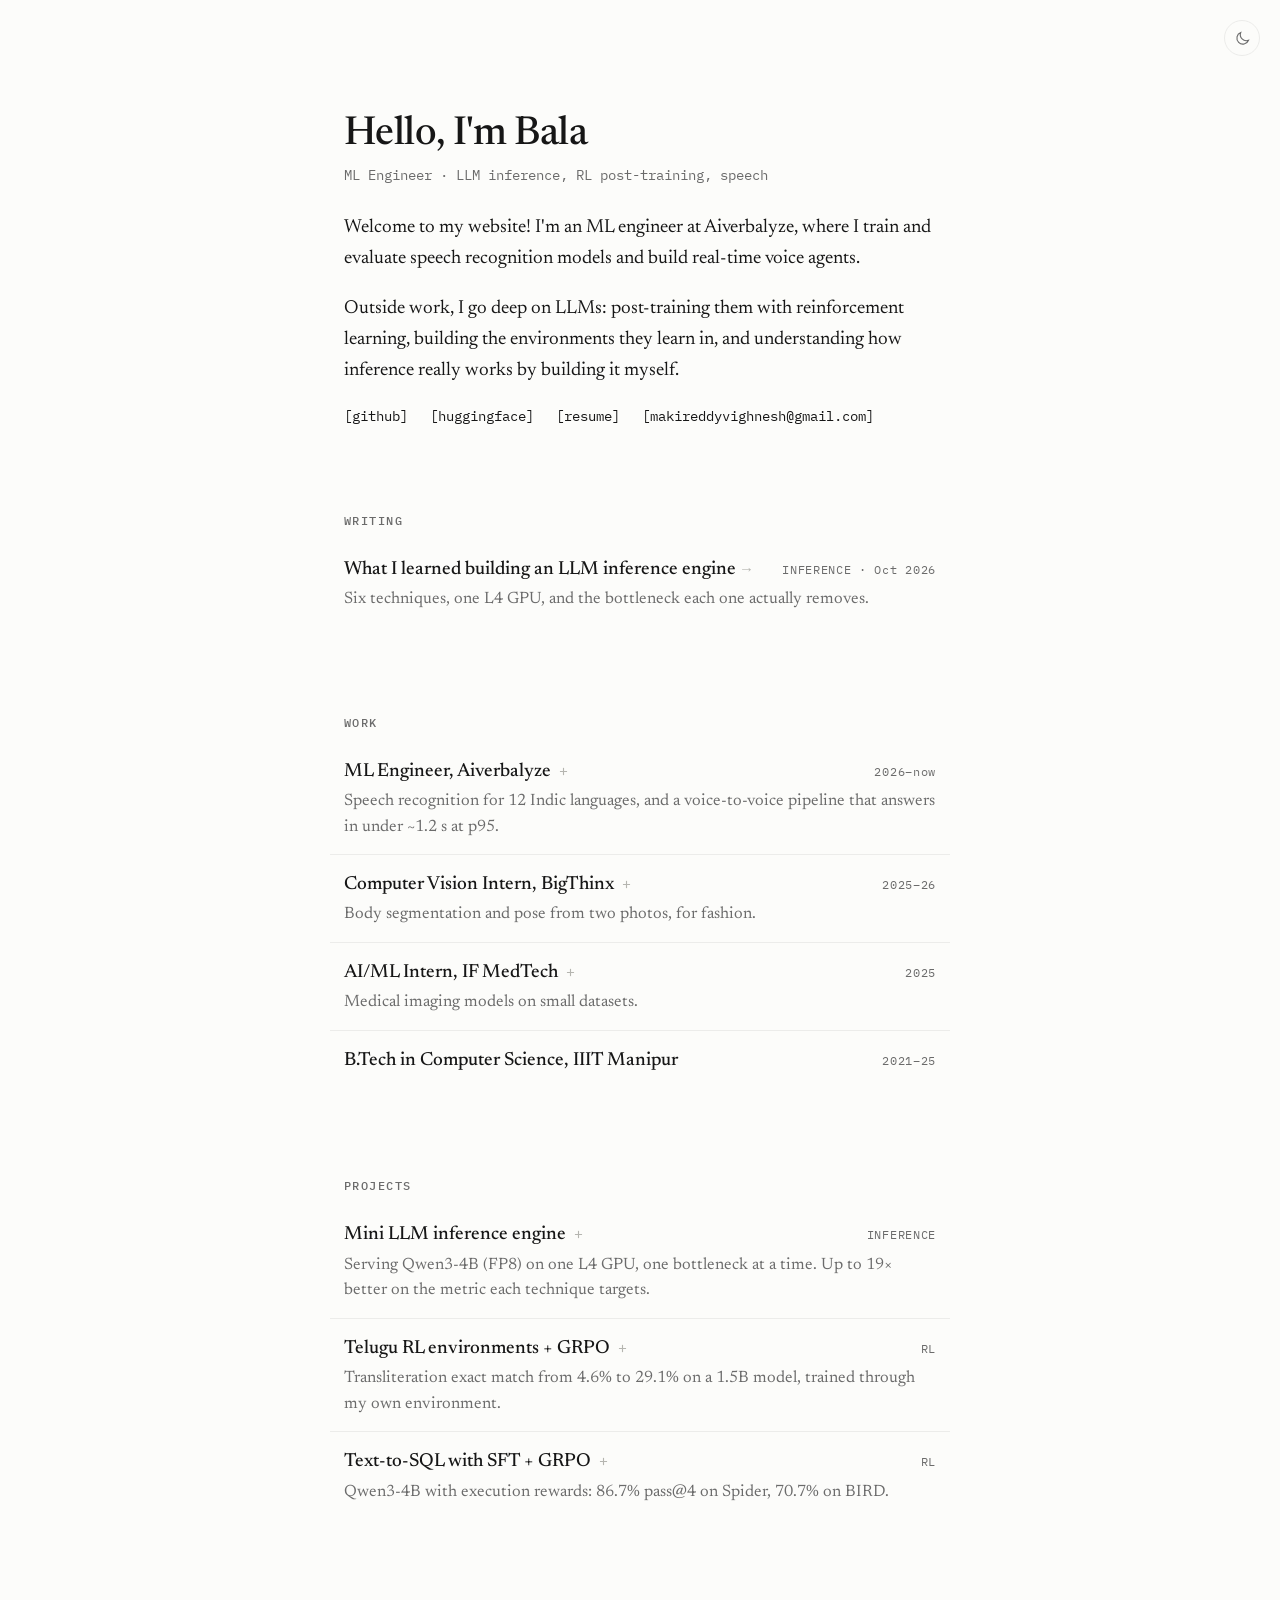
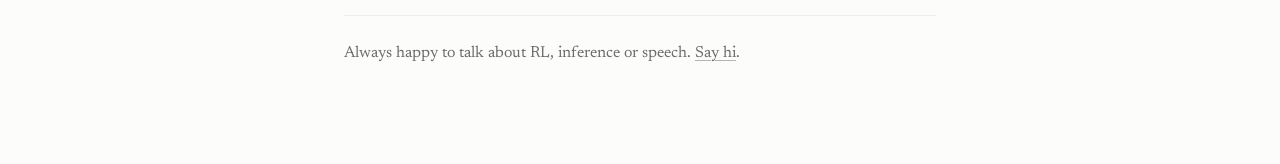
==== commit 90c06e8b: "Add resume, headline, writing post, link previews, favicon and charts Co-Authored-By: Claude Opus 5." ====
--- a/index.html
+++ b/index.html
@@ -4,10 +4,25 @@
   <meta charset="utf-8">
   <meta name="viewport" content="width=device-width, initial-scale=1">
   <title>Bala Vighnesh Reddy</title>
-  <meta name="description" content="Hi, I'm Bala, an ML engineer into LLMs, RL post-training, agents, LLM inference and speech recognition.">
+  <meta name="description" content="ML engineer working on LLM inference, RL post-training and speech recognition.">
+  <link rel="canonical" href="https://makireddyvighnesh.github.io/">
+  <meta property="og:type" content="website">
+  <meta property="og:url" content="https://makireddyvighnesh.github.io/">
+  <meta property="og:title" content="Bala Vighnesh Reddy">
+  <meta property="og:description" content="ML engineer working on LLM inference, RL post-training and speech recognition.">
+  <meta property="og:image" content="https://makireddyvighnesh.github.io/og.png">
+  <meta property="og:image:width" content="1200">
+  <meta property="og:image:height" content="630">
+  <meta property="og:image:alt" content="Bala Vighnesh Reddy, ML engineer: LLM inference, RL post-training, speech">
+  <meta name="twitter:card" content="summary_large_image">
+  <meta name="twitter:title" content="Bala Vighnesh Reddy">
+  <meta name="twitter:description" content="ML engineer working on LLM inference, RL post-training and speech recognition.">
+  <meta name="twitter:image" content="https://makireddyvighnesh.github.io/og.png">
   <meta name="theme-color" content="#fcfcfa" media="(prefers-color-scheme: light)">
   <meta name="theme-color" content="#121212" media="(prefers-color-scheme: dark)">
-  <link rel="icon" href="data:image/svg+xml,<svg xmlns='http://www.w3.org/2000/svg' viewBox='0 0 100 100'><text y='.9em' font-size='90'>🌱</text></svg>">
+  <link rel="icon" href="favicon.svg" type="image/svg+xml">
+  <link rel="icon" href="favicon-32.png" sizes="32x32" type="image/png">
+  <link rel="apple-touch-icon" href="apple-touch-icon.png">
   <link rel="preconnect" href="https://fonts.googleapis.com">
   <link rel="preconnect" href="https://fonts.gstatic.com" crossorigin>
   <link href="https://fonts.googleapis.com/css2?family=IBM+Plex+Mono:wght@400;500&family=Newsreader:ital,opsz,wght@0,6..72,400;0,6..72,500;1,6..72,400&display=swap" rel="stylesheet">
@@ -26,6 +41,7 @@
   <main>
     <header>
       <h1>Hello, I'm Bala</h1>
+      <p class="headline">ML Engineer · LLM inference, RL post-training, speech</p>
 
       <p>Welcome to my website! I'm an ML engineer at Aiverbalyze, where I train and evaluate speech recognition models and build real-time voice agents.</p>
 
@@ -34,9 +50,21 @@
       <p class="social">
         <a href="https://github.com/Makireddyvighnesh">[github]</a>
         <a href="https://huggingface.co/makireddyvighnesh">[huggingface]</a>
-        <a href="mailto:makireddyvighnesh@gmail.com">[email]</a>
+        <a href="resume.pdf">[resume]</a>
+        <!-- <a href="LINKEDIN_URL">[linkedin]</a> -->
+        <a href="mailto:makireddyvighnesh@gmail.com">[makireddyvighnesh@gmail.com]</a>
       </p>
     </header>
+
+    <section>
+      <h2>Writing</h2>
+
+      <a class="row internal" href="posts/inference-engine.html">
+        <span class="title">What I learned building an LLM inference engine</span>
+        <span class="meta">INFERENCE · Oct 2026</span>
+        <span class="desc">Six techniques, one L4 GPU, and the bottleneck each one actually removes.</span>
+      </a>
+    </section>
 
     <section>
       <h2>Work</h2>
@@ -94,15 +122,15 @@
         </summary>
         <div class="story">
           <p>I wanted to understand inference, not just call it: what the metrics mean, what breaks under load, and why. So I built an engine from a plain decode loop upward, adding one technique at a time and measuring the exact metric it should fix.</p>
-          <table>
-            <tr><th>technique</th><th>without</th><th>with</th><th>gain</th></tr>
-            <tr><td>KV cache</td><td>113 ms/tok</td><td>55.9 ms/tok</td><td><b>2.0×</b></td></tr>
-            <tr><td>Continuous batching</td><td>9.65 s TTFT</td><td>0.57 s</td><td><b>17×</b></td></tr>
-            <tr><td>Paged KV + Triton</td><td>83.9 tok/s</td><td>195 tok/s</td><td><b>2.3×</b></td></tr>
-            <tr><td>CUDA Graphs</td><td>56.1 ms/tok</td><td>22.6 ms/tok</td><td><b>2.5×</b></td></tr>
-            <tr><td>Prefix cache</td><td>1,481 ms TTFT</td><td>114 ms</td><td><b>13×</b></td></tr>
-            <tr><td>Mixed batching</td><td>3.26 s stall</td><td>0.17 s</td><td><b>19×</b></td></tr>
-          </table>
+          <figure class="chart" aria-label="Speedup from each technique on the metric it targets">
+            <figcaption>Speedup on the metric each technique targets</figcaption>
+            <div class="bar" title="KV cache: 113 → 55.9 ms/token"><span class="lbl">KV cache<small>113 → 55.9 ms/token</small></span><span class="track"><i style="--v:10.5%"></i><b>2.0×</b></span></div>
+            <div class="bar" title="Continuous batching: 9.65 → 0.57 s to first token"><span class="lbl">Continuous batching<small>9.65 → 0.57 s to first token</small></span><span class="track"><i style="--v:89.5%"></i><b>17×</b></span></div>
+            <div class="bar" title="Paged KV + Triton: 83.9 → 195 tok/s"><span class="lbl">Paged KV + Triton<small>83.9 → 195 tok/s</small></span><span class="track"><i style="--v:12.1%"></i><b>2.3×</b></span></div>
+            <div class="bar" title="CUDA Graphs: 56.1 → 22.6 ms/token"><span class="lbl">CUDA Graphs<small>56.1 → 22.6 ms/token</small></span><span class="track"><i style="--v:13.2%"></i><b>2.5×</b></span></div>
+            <div class="bar" title="Prefix cache: 1,481 → 114 ms to first token"><span class="lbl">Prefix cache<small>1,481 → 114 ms to first token</small></span><span class="track"><i style="--v:68.4%"></i><b>13×</b></span></div>
+            <div class="bar" title="Mixed batching: 3.26 → 0.17 s worst stall"><span class="lbl">Mixed batching<small>3.26 → 0.17 s worst stall</small></span><span class="track"><i style="--v:100.0%"></i><b>19×</b></span></div>
+          </figure>
           <p>With CUDA Graph decode it serves 370 tok/s at batch 16, against 229 for Hugging Face <code>generate()</code>. Four fused Triton kernels cut 8K-token prefill by 23%. Every engine was checked token for token against Hugging Face, and all scheduling policies produce identical outputs.</p>
           <p class="links"><a href="https://github.com/Makireddyvighnesh/mini-inference-engine">code and benchmarks ↗</a></p>
         </div>
@@ -117,11 +145,19 @@
         <div class="story">
           <p>Reinforcement learning environments for Telugu built on OpenEnv, covering transliteration, OCR, ASR and translation, from open datasets (Aksharantar, FLEURS, Samanantar and others). Each one serves a task, grades the answer against a hidden reference, and blocks reward hacking: empty, looping or ballooning answers score zero.</p>
           <p>I trained Qwen2.5-1.5B-Instruct with LoRA for 1,000 GRPO steps through the transliteration environment on 2×T4. On all 10,260 Aksharantar test words:</p>
-          <table>
-            <tr><th></th><th>base</th><th>GRPO</th></tr>
-            <tr><td>character error rate</td><td>0.547</td><td><b>0.204</b></td></tr>
-            <tr><td>exact match</td><td>4.6%</td><td><b>29.1%</b></td></tr>
-          </table>
+          <figure class="chart pair" aria-label="Base model versus GRPO on the Aksharantar test set">
+            <figcaption>Base vs. GRPO, 10,260 test words <span class="key"><i class="k0"></i>base <i class="k1"></i>GRPO</span></figcaption>
+            <div class="metric"><span class="lbl">Exact match<small>higher is better</small></span>
+              <div class="bars">
+                <div class="bar" title="Base: 4.6%"><span class="track"><i class="b0" style="--v:15.8%"></i><b>4.6%</b></span></div>
+                <div class="bar" title="GRPO: 29.1%"><span class="track"><i style="--v:100%"></i><b>29.1%</b></span></div>
+              </div></div>
+            <div class="metric"><span class="lbl">Character error rate<small>lower is better</small></span>
+              <div class="bars">
+                <div class="bar" title="Base: 0.547"><span class="track"><i class="b0" style="--v:100%"></i><b>0.547</b></span></div>
+                <div class="bar" title="GRPO: 0.204"><span class="track"><i style="--v:37.3%"></i><b>0.204</b></span></div>
+              </div></div>
+          </figure>
           <p class="links"><a href="https://github.com/Makireddyvighnesh/telugu-rl-envs">code ↗</a> <a href="https://huggingface.co/makireddyvighnesh/Qwen2.5-1.5B-Instruct-telugu-translit-grpo">model ↗</a></p>
         </div>
       </details>
--- a/style.css
+++ b/style.css
@@ -114,6 +114,12 @@
   font-size: 40px;
   line-height: 1.15;
   letter-spacing: -0.015em;
+  margin: 0 0 8px;
+}
+
+.headline {
+  font: 14px var(--mono);
+  color: var(--muted);
   margin: 0 0 28px;
 }
 
@@ -182,6 +188,7 @@
 
 a.row .title::after { content: " ↗"; color: var(--faint); font-size: 15px; transition: color .15s; }
 a.row:hover .title::after { color: var(--accent); }
+a.row.internal .title::after { content: " →"; }
 
 details.row .title::after {
   content: "+";
@@ -261,3 +268,77 @@
   .story table { font-size: 11.5px; }
   .story th, .story td { padding-left: 12px; }
 }
+
+/* Charts: one bar per value, scaled to the largest in its group. */
+
+.chart { margin: 8px 0 18px; }
+.chart figcaption {
+  font: 12px var(--mono);
+  color: var(--muted);
+  margin-bottom: 10px;
+  display: flex;
+  flex-wrap: wrap;
+  justify-content: space-between;
+  gap: 4px 16px;
+}
+.chart .bar {
+  display: grid;
+  grid-template-columns: 210px 1fr;
+  gap: 12px;
+  align-items: center;
+  padding: 5px 0;
+}
+.chart .lbl { font: 13px/1.3 var(--mono); }
+.chart .lbl small { display: block; font-size: 11px; color: var(--muted); }
+.chart .track { display: flex; align-items: center; gap: 8px; min-width: 0; }
+.chart .track i {
+  display: block;
+  height: 14px;
+  width: var(--v);
+  min-width: 3px;
+  background: var(--accent);
+  border-radius: 0 4px 4px 0;
+}
+.chart .track b { font: 500 13px var(--mono); white-space: nowrap; }
+.chart .track i.b0 { background: var(--faint); }
+
+.chart.pair .metric {
+  display: grid;
+  grid-template-columns: 210px 1fr;
+  gap: 12px;
+  align-items: center;
+  padding: 8px 0;
+  border-top: 1px solid var(--line);
+}
+.chart.pair .bar { grid-template-columns: 1fr; padding: 2px 0; }
+.chart .key { display: inline-flex; align-items: center; gap: 6px; }
+.chart .key i { display: inline-block; width: 10px; height: 10px; border-radius: 2px; background: var(--accent); }
+.chart .key i.k0 { background: var(--faint); }
+.chart .key i.k1 { margin-left: 8px; }
+
+@media (max-width: 560px) {
+  .chart .bar, .chart.pair .metric { grid-template-columns: 1fr; gap: 4px; }
+  .chart .bar { padding: 7px 0; }
+}
+
+/* Post pages */
+
+.back { font: 13px var(--mono); text-decoration: none; color: var(--muted); }
+.post h1 { margin: 28px 0 8px; font-size: 36px; }
+.post .date { font: 13px var(--mono); color: var(--muted); margin: 0 0 40px; }
+.post h2 {
+  font: 500 22px/1.3 var(--serif);
+  text-transform: none;
+  letter-spacing: 0;
+  color: var(--text);
+  margin: 44px 0 12px;
+}
+.post ul { padding-left: 22px; margin: 0 0 18px; }
+.post li { margin-bottom: 8px; }
+.post code { font: 0.82em var(--mono); background: var(--hover); padding: 1px 5px; border-radius: 4px; }
+.post blockquote { margin: 0 0 18px; padding-left: 16px; border-left: 2px solid var(--accent); color: var(--muted); }
+.post .chart { margin: 24px 0 28px; }
+
+@media (max-width: 560px) {
+  .post h1 { font-size: 30px; }
+}
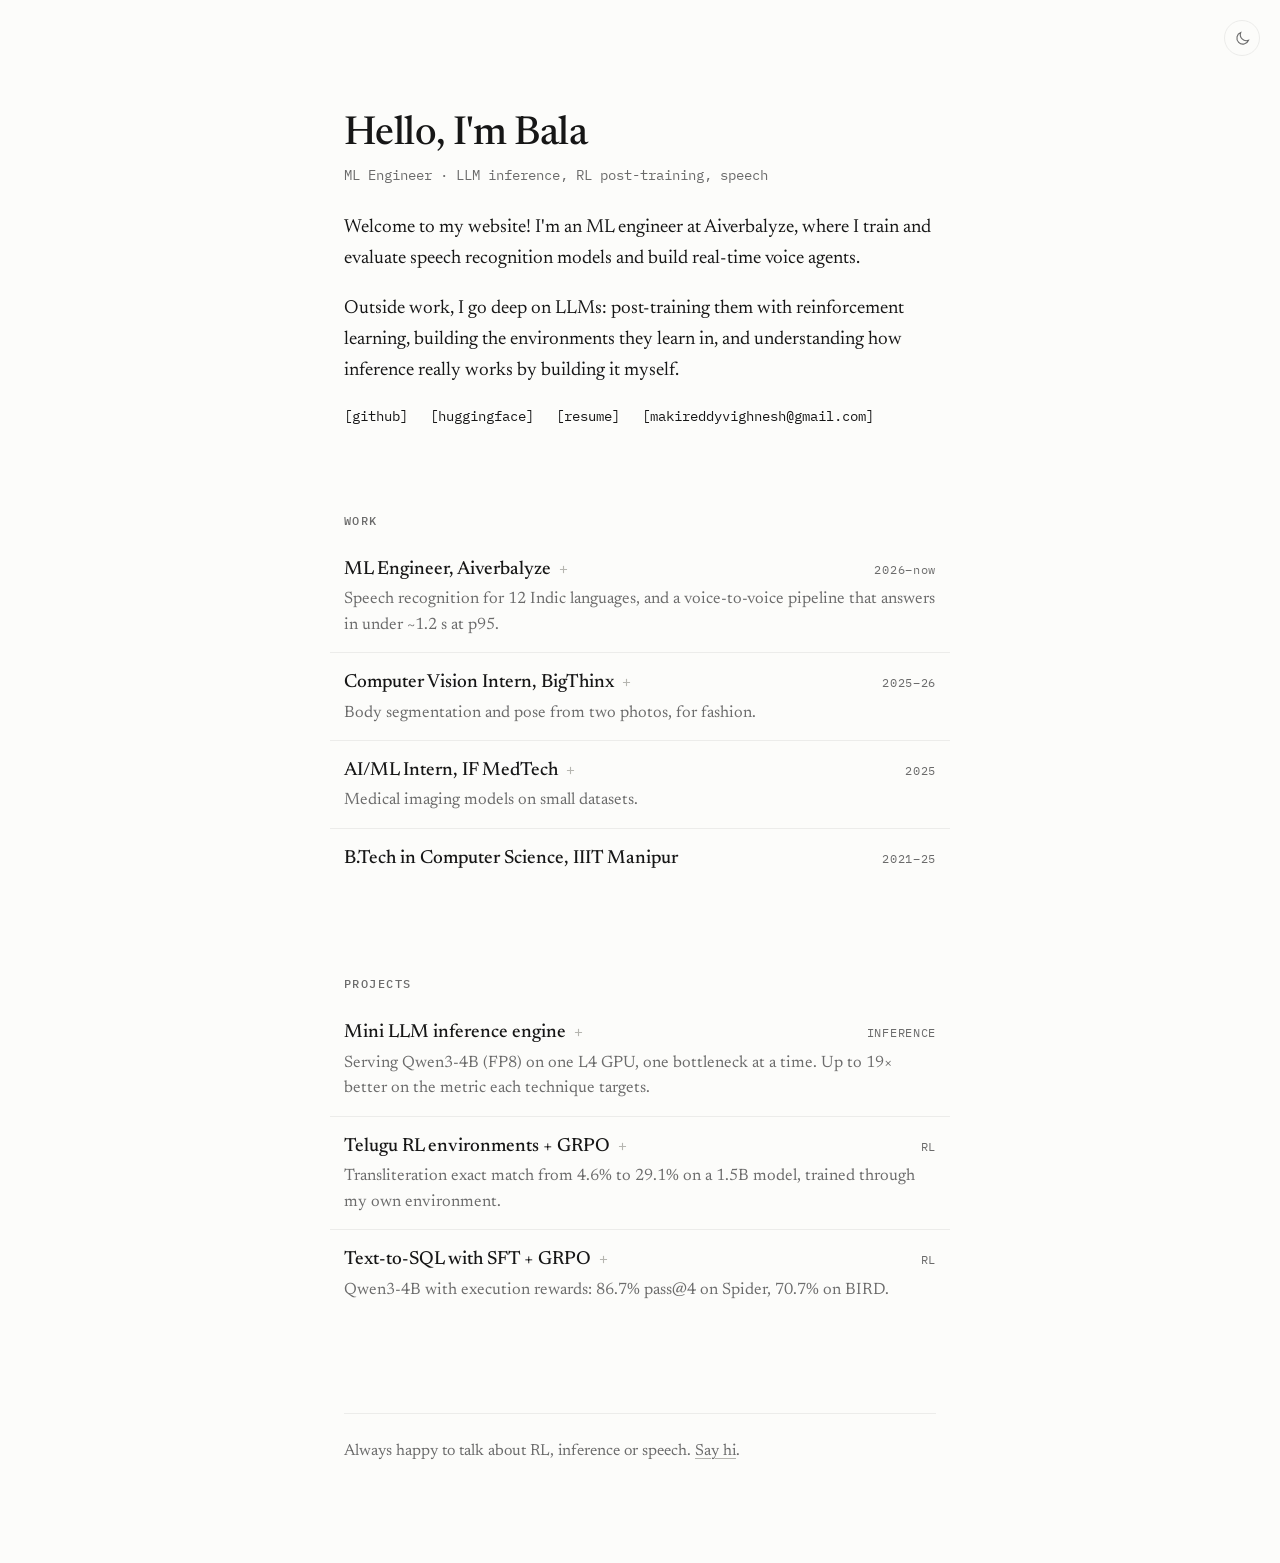
==== commit 9f79ec8e: "Remove Writing section and inference engine post Co-Authored-By: Claude Opus 5.5 (1M context) <norep" ====
--- a/index.html
+++ b/index.html
@@ -55,16 +55,6 @@
         <a href="mailto:makireddyvighnesh@gmail.com">[makireddyvighnesh@gmail.com]</a>
       </p>
     </header>
-
-    <section>
-      <h2>Writing</h2>
-
-      <a class="row internal" href="posts/inference-engine.html">
-        <span class="title">What I learned building an LLM inference engine</span>
-        <span class="meta">INFERENCE · Oct 2026</span>
-        <span class="desc">Six techniques, one L4 GPU, and the bottleneck each one actually removes.</span>
-      </a>
-    </section>
 
     <section>
       <h2>Work</h2>
--- a/style.css
+++ b/style.css
@@ -188,7 +188,6 @@
 
 a.row .title::after { content: " ↗"; color: var(--faint); font-size: 15px; transition: color .15s; }
 a.row:hover .title::after { color: var(--accent); }
-a.row.internal .title::after { content: " →"; }
 
 details.row .title::after {
   content: "+";
@@ -320,25 +319,3 @@
   .chart .bar, .chart.pair .metric { grid-template-columns: 1fr; gap: 4px; }
   .chart .bar { padding: 7px 0; }
 }
-
-/* Post pages */
-
-.back { font: 13px var(--mono); text-decoration: none; color: var(--muted); }
-.post h1 { margin: 28px 0 8px; font-size: 36px; }
-.post .date { font: 13px var(--mono); color: var(--muted); margin: 0 0 40px; }
-.post h2 {
-  font: 500 22px/1.3 var(--serif);
-  text-transform: none;
-  letter-spacing: 0;
-  color: var(--text);
-  margin: 44px 0 12px;
-}
-.post ul { padding-left: 22px; margin: 0 0 18px; }
-.post li { margin-bottom: 8px; }
-.post code { font: 0.82em var(--mono); background: var(--hover); padding: 1px 5px; border-radius: 4px; }
-.post blockquote { margin: 0 0 18px; padding-left: 16px; border-left: 2px solid var(--accent); color: var(--muted); }
-.post .chart { margin: 24px 0 28px; }
-
-@media (max-width: 560px) {
-  .post h1 { font-size: 30px; }
-}
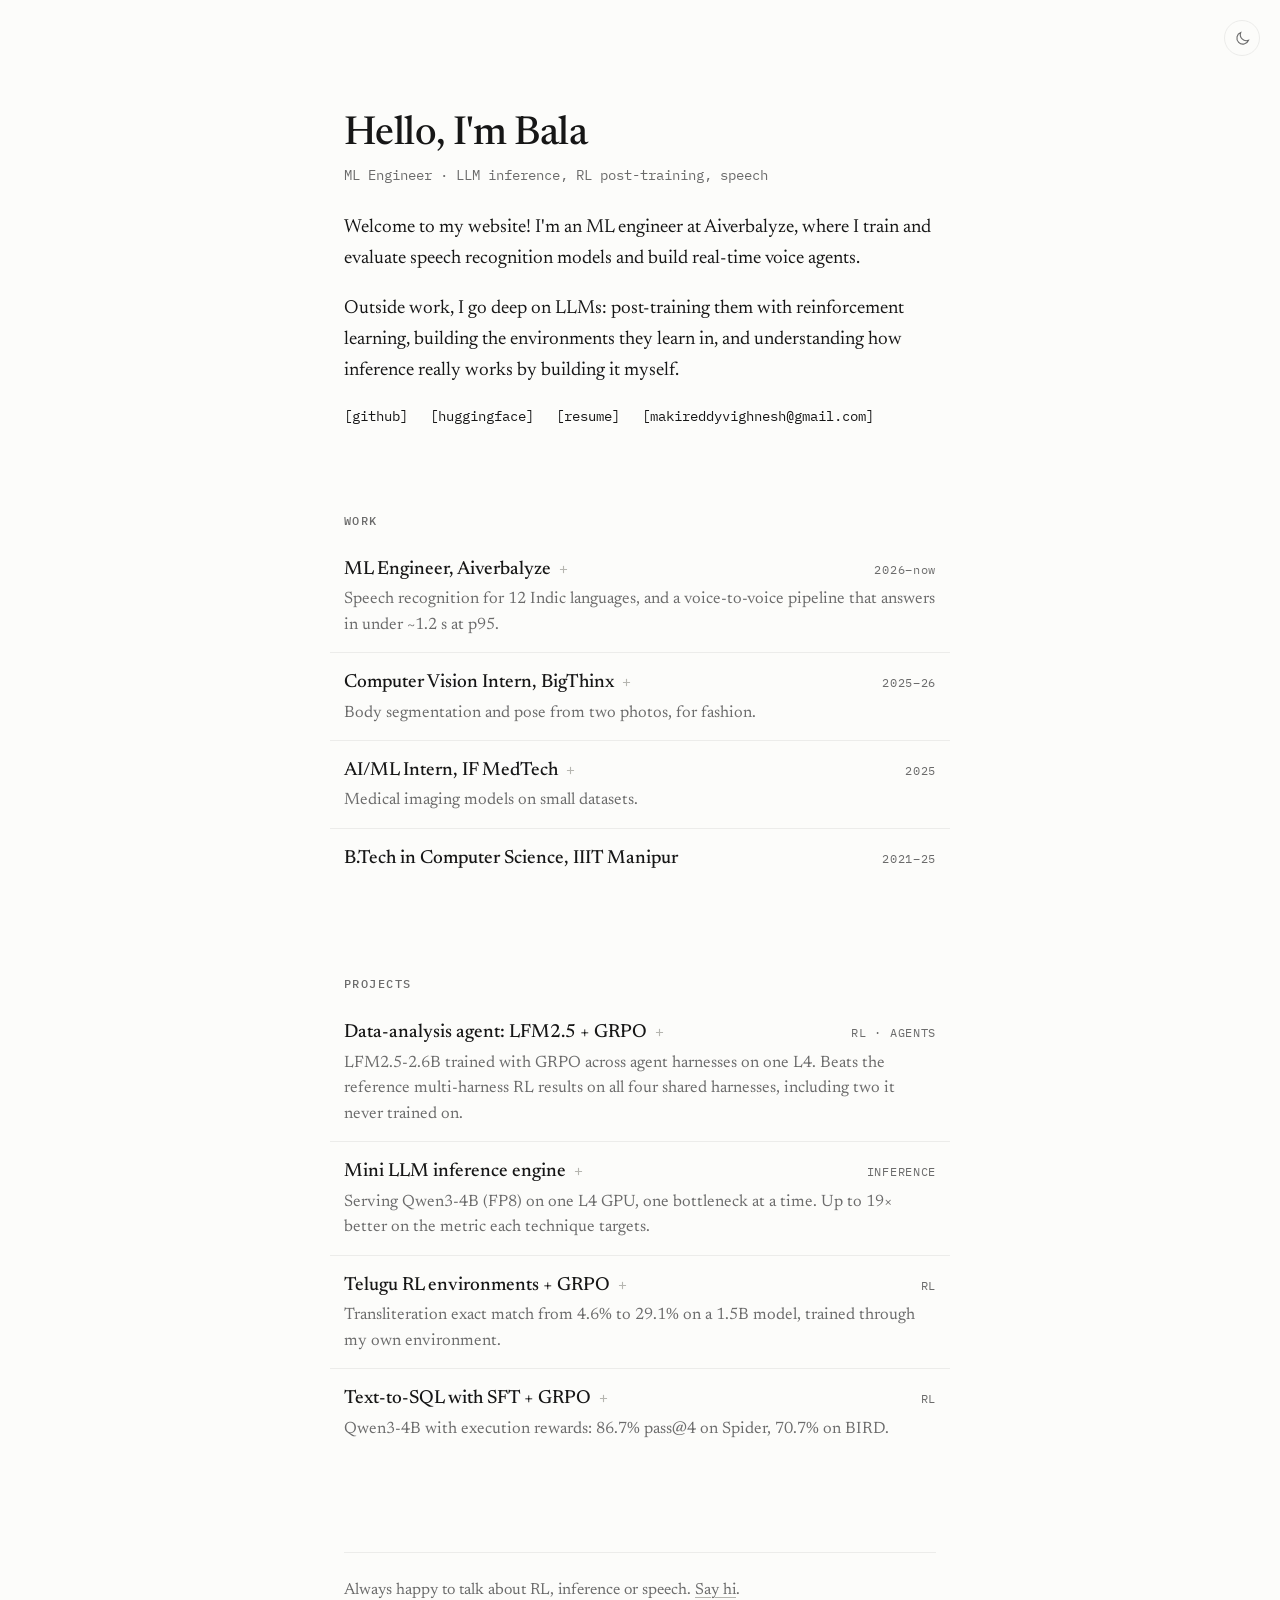
==== commit 1394cc8e: "Add LFM2.5 data-analysis agent project Co-Authored-By: Claude Opus 5.5 <noreply@anthropic.com> Claud" ====
--- a/index.html
+++ b/index.html
@@ -106,6 +106,44 @@
 
       <details class="row">
         <summary>
+          <span class="title">Data-analysis agent: LFM2.5 + GRPO</span>
+          <span class="meta">RL · AGENTS</span>
+          <span class="desc">LFM2.5-2.6B trained with GRPO across agent harnesses on one L4. Beats the reference multi-harness RL results on all four shared harnesses, including two it never trained on.</span>
+        </summary>
+        <div class="story">
+          <p>Each task gives the agent Kaggle data files and a question. It explores the files with code in a sandbox and writes one answer, which a grader checks. I trained one model across four harnesses (Pi, mini-swe-agent, Codex CLI, Prime Agent) and held out OpenCode and Claude Code to test whether the skill transfers.</p>
+          <p>Everything ran on a single L4: vLLM with FP8 weights and the GRPO trainer share the GPU, with a fresh LoRA on the frozen base, async generation, and truncated importance sampling to correct for stale samples and the FP8 sampler. Context was 24k, against 128k in the reference blog.</p>
+          <figure class="chart pair" aria-label="Reference blog versus my model on test250, pass@1">
+            <figcaption>test250 pass@1 <span class="key"><i class="k0"></i>blog (128k) <i class="k1"></i>mine (24k)</span></figcaption>
+            <div class="metric"><span class="lbl">OpenCode<small>held out</small></span>
+              <div class="bars">
+                <div class="bar" title="Blog: 49.6"><span class="track"><i class="b0" style="--v:75.6%"></i><b>49.6</b></span></div>
+                <div class="bar" title="Mine: 52.0"><span class="track"><i style="--v:79.3%"></i><b>52.0</b></span></div>
+              </div></div>
+            <div class="metric"><span class="lbl">Claude Code<small>held out</small></span>
+              <div class="bars">
+                <div class="bar" title="Blog: 48.8"><span class="track"><i class="b0" style="--v:74.4%"></i><b>48.8</b></span></div>
+                <div class="bar" title="Mine: 54.0"><span class="track"><i style="--v:82.3%"></i><b>54.0</b></span></div>
+              </div></div>
+            <div class="metric"><span class="lbl">mini-swe-agent<small>trained on</small></span>
+              <div class="bars">
+                <div class="bar" title="Blog: 64.8"><span class="track"><i class="b0" style="--v:98.8%"></i><b>64.8</b></span></div>
+                <div class="bar" title="Mine: 65.6"><span class="track"><i style="--v:100%"></i><b>65.6</b></span></div>
+              </div></div>
+            <div class="metric"><span class="lbl">Codex CLI<small>trained on</small></span>
+              <div class="bars">
+                <div class="bar" title="Blog: 53.6"><span class="track"><i class="b0" style="--v:81.7%"></i><b>53.6</b></span></div>
+                <div class="bar" title="Mine: 56.8"><span class="track"><i style="--v:86.6%"></i><b>56.8</b></span></div>
+              </div></div>
+          </figure>
+          <p>The reward only pays for efficiency on correct answers: fewer tool calls, a smaller context, reading slices instead of whole files, and no invented tools. Invented-tool calls fell from about 3 to 0.02 per rollout, and training stayed stable for all 183 updates. The margins are within 1-attempt noise (about ±3 points), so a multi-attempt run is the next check.</p>
+          <p class="stack">LFM2.5-2.6B · GRPO · LoRA · vLLM (FP8) · Harbor sandboxes</p>
+          <p class="links"><a href="https://github.com/Makireddyvighnesh/lfm2.5-data-agent-grpo">code and results ↗</a></p>
+        </div>
+      </details>
+
+      <details class="row">
+        <summary>
           <span class="title">Mini LLM inference engine</span>
           <span class="meta">INFERENCE</span>
           <span class="desc">Serving Qwen3-4B (FP8) on one L4 GPU, one bottleneck at a time. Up to 19× better on the metric each technique targets.</span>
